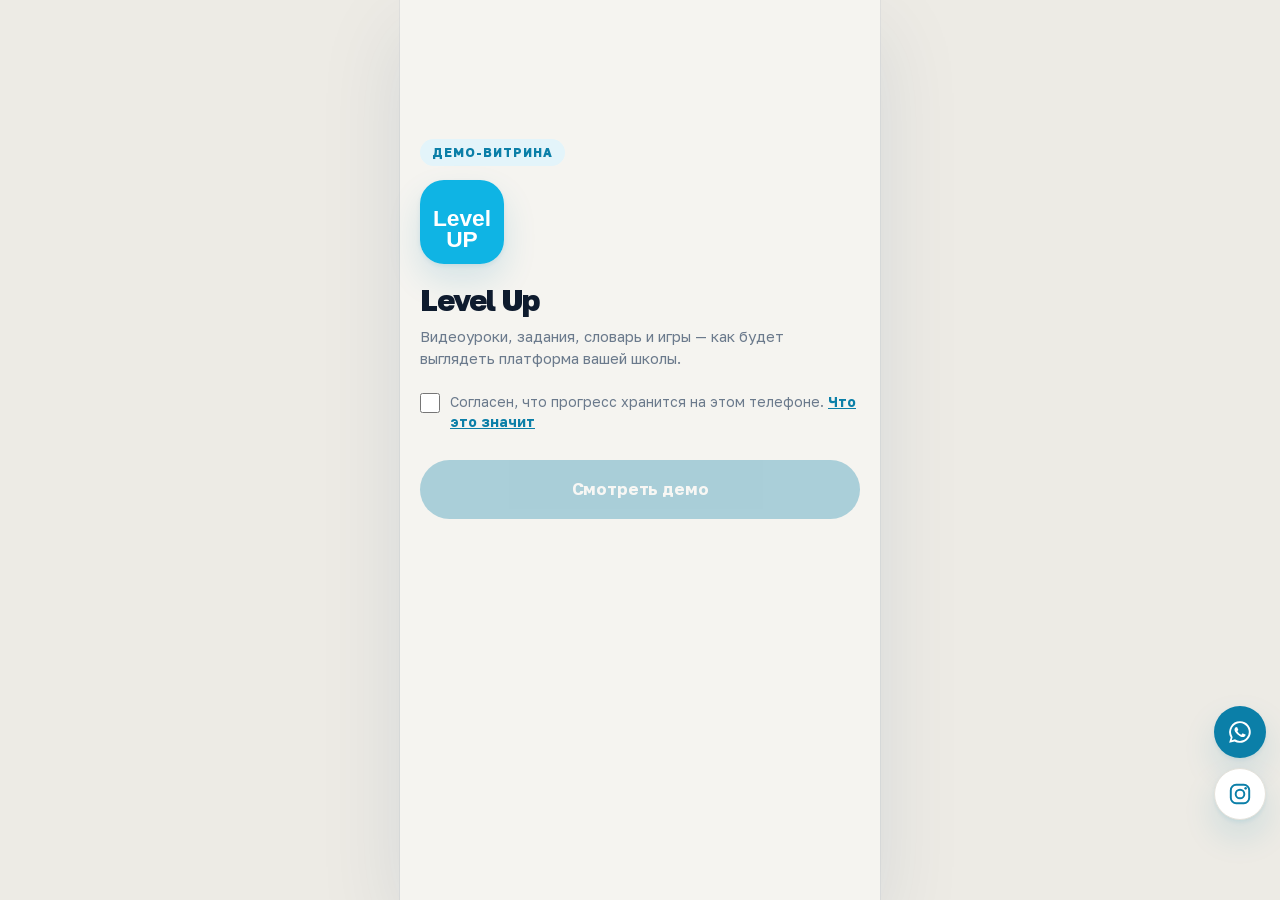
==== index.html @ e3538e0c "витрина LevelUp: демо платформы + страница отправки" ====
<!DOCTYPE html>
<html lang="ru">
<head>
<meta charset="UTF-8">
<meta name="viewport" content="width=device-width,initial-scale=1,viewport-fit=cover">
<meta name="theme-color" content="#0B7FA8">
<meta name="description" content="Level Up · платформа между занятиями: видеоуроки, задания, словарь и игры.">
<title>Level Up · платформа</title>
<link rel="icon" href="assets/brand-logo.svg" type="image/svg+xml">
<link rel="manifest" href="manifest.json">
<link rel="stylesheet" href="app/style.css">
<link rel="stylesheet" href="app/brand.css">
</head>
<body>
  <div class="app"><main class="view" id="view"></main></div>
  <nav class="tabs off" id="tabs"></nav>
  <div class="cta-float" id="cta">
    <a id="cta-wa" href="#" target="_blank" rel="noopener" aria-label="WhatsApp">
      <svg viewBox="0 0 24 24" fill="currentColor"><path d="M12 2a10 10 0 0 0-8.6 15.1L2 22l5-1.3A10 10 0 1 0 12 2zm0 18.2c-1.5 0-3-.4-4.3-1.2l-.3-.2-3 .8.8-2.9-.2-.3A8.2 8.2 0 1 1 12 20.2zm4.6-6.1c-.3-.1-1.5-.7-1.7-.8-.2-.1-.4-.1-.6.1l-.8 1c-.1.2-.3.2-.5.1a6.7 6.7 0 0 1-3.3-2.9c-.3-.4 0-.5.1-.7l.5-.6c.1-.2.1-.4 0-.5l-.8-1.9c-.2-.5-.4-.4-.6-.4h-.5c-.2 0-.5.2-.7.3-.9.9-1.1 2.2-.2 3.9a12 12 0 0 0 4.5 4.2c1.7.8 2.4.9 3.2.7.5-.1 1.5-.6 1.7-1.2.2-.6.2-1.1.1-1.2 0-.1-.2-.1-.5-.3z"/></svg>
    </a>
    <a id="cta-ig" class="ig" href="#" target="_blank" rel="noopener" aria-label="Instagram">
      <svg viewBox="0 0 24 24" fill="none" stroke="currentColor" stroke-width="1.8"><rect x="3.5" y="3.5" width="17" height="17" rx="5"/><circle cx="12" cy="12" r="4"/><circle cx="17.2" cy="6.8" r="1.2" fill="currentColor" stroke="none"/></svg>
    </a>
  </div>
  <script src="config.js"></script>
  <script src="app/course.js"></script>
  <script src="app/words_bridge.js"></script>
  <script src="app/app.js"></script>
  <script>
    /* Кнопки связи из конфига. Текст сообщения едет в WhatsApp готовым. */
    (function () {
      var B = window.BRAND || {};
      var wa = document.getElementById('cta-wa'), ig = document.getElementById('cta-ig');
      if (wa && B.whatsapp) wa.href = 'https://wa.me/' + B.whatsapp + '?text=' + encodeURIComponent(B.waText || '');
      if (ig && B.instagram) ig.href = B.instagram;
      document.title = (B.name || 'Level Up') + ' · платформа';
    })();
    var secure = location.protocol === 'https:' ||
                 location.hostname === 'localhost' || location.hostname === '127.0.0.1';
    if ('serviceWorker' in navigator && secure) {
      window.addEventListener('load', function () {
        navigator.serviceWorker.register('sw.js').catch(function () {});
      });
    }
  </script>
</body>
</html>
---- app/style.css ----
/* 1English · платформа. Дизайн-система экранов.
   ────────────────────────────────────────────────────────────────────────
   Правила, которые здесь соблюдаются везде и не обсуждаются по месту:
   • Тема одна — светлая. Инверсных секций нет.
   • Акцент один — crimson, и он значит «твой прогресс, твоё место сейчас».
     Navy — это не акцент, а цвет действия и заголовка (логотип 1English).
   • Радиусы: кнопка — таблетка, карточка — 20px, чип и поле — 14px.
   • Тень всегда со смещением и мягким размытием, тонированная в navy.
   • Одно решение на экран. Если на экране две одинаково важные кнопки —
     экран спроектирован неправильно.
   ──────────────────────────────────────────────────────────────────────── */

@font-face{font-family:'Golos Text';font-weight:400 900;font-display:swap;
  src:url('../assets/fonts/GolosText-cyrillic-ext.woff2') format('woff2');
  unicode-range:U+0460-052F,U+1C80-1C88,U+20B4,U+2DE0-2DFF,U+A640-A69F,U+FE2E-FE2F}
@font-face{font-family:'Golos Text';font-weight:400 900;font-display:swap;
  src:url('../assets/fonts/GolosText-cyrillic.woff2') format('woff2');
  unicode-range:U+0301,U+0400-045F,U+0490-0491,U+04B0-04B1,U+2116}
@font-face{font-family:'Golos Text';font-weight:400 900;font-display:swap;
  src:url('../assets/fonts/GolosText-latin-ext.woff2') format('woff2');
  unicode-range:U+0100-02AF,U+0304,U+0308,U+0329,U+1E00-1E9F,U+1EF2-1EFF,U+2020,U+20A0-20AB,U+20AD-20C0,U+2113,U+2C60-2C7F,U+A720-A7FF}
@font-face{font-family:'Golos Text';font-weight:400 900;font-display:swap;
  src:url('../assets/fonts/GolosText-latin.woff2') format('woff2');
  unicode-range:U+0000-00FF,U+0131,U+0152-0153,U+02BB-02BC,U+02C6,U+02DA,U+02DC,U+0304,U+0308,U+0329,U+2000-206F,U+2074,U+20AC,U+2122,U+2191,U+2193,U+2212,U+2215,U+FEFF,U+FFFD}

:root{
  /* светлая тема — значения по умолчанию */
  --field:#EDEBE5;
  --bg:#F5F4F0;
  --card:#FFFFFF;
  --ink:#0E1B2E;
  --muted:#6B7A8C;
  --faint:#B9C2CD;
  --line:#E4E1DA;
  --track:#E4E1DA;
  --navy:#0A3161;
  --on-navy:#FFFFFF;
  --accent:#B31942;
  --accent-soft:#FBECEF;
  --ok:#1E7F4D;
  --ok-soft:#E8F3EC;
  --tab-bg:rgba(255,255,255,.94);

  --r-card:20px;
  --r-chip:14px;

  --sh-1:0 1px 2px rgba(10,49,97,.05), 0 6px 18px rgba(10,49,97,.06);
  --sh-2:0 2px 4px rgba(10,49,97,.07), 0 16px 34px rgba(10,49,97,.11);

  --ease:cubic-bezier(.32,.72,0,1);
  --pad:20px;
  --tab-h:66px;
}

/* Тёмная тема. Синий бренда на тёмном фоне не читается как действие,
   поэтому кнопка светлеет, а не остаётся navy. Красный акцент осветлён
   до того же уровня контраста, что и в светлой теме. */
@media (prefers-color-scheme:dark){
  :root:not([data-theme="light"]){
    --field:#080D14;
    --bg:#0E1622;
    --card:#17212F;
    --ink:#E9EEF5;
    --muted:#93A3B5;
    --faint:#5C6B7D;
    --line:#243040;
    --track:#243040;
    --navy:#5A9BEA;
    --on-navy:#06121F;
    --accent:#F2647F;
    --accent-soft:#2A1B22;
    --ok:#4BC98A;
    --ok-soft:#132A20;
    --tab-bg:rgba(23,33,47,.94);
    --sh-1:0 1px 2px rgba(0,0,0,.34), 0 6px 18px rgba(0,0,0,.30);
    --sh-2:0 2px 4px rgba(0,0,0,.40), 0 16px 34px rgba(0,0,0,.46);
  }
}
:root[data-theme="dark"]{
  --field:#080D14;
  --bg:#0E1622;
  --card:#17212F;
  --ink:#E9EEF5;
  --muted:#93A3B5;
  --faint:#5C6B7D;
  --line:#243040;
  --track:#243040;
  --navy:#5A9BEA;
  --on-navy:#06121F;
  --accent:#F2647F;
  --accent-soft:#2A1B22;
  --ok:#4BC98A;
  --ok-soft:#132A20;
  --tab-bg:rgba(23,33,47,.94);
  --sh-1:0 1px 2px rgba(0,0,0,.34), 0 6px 18px rgba(0,0,0,.30);
  --sh-2:0 2px 4px rgba(0,0,0,.40), 0 16px 34px rgba(0,0,0,.46);
}

*{margin:0;padding:0;box-sizing:border-box;-webkit-tap-highlight-color:transparent}
html{-webkit-text-size-adjust:100%}
body{
  font-family:'Golos Text',-apple-system,BlinkMacSystemFont,'Segoe UI',Roboto,sans-serif;
  background:var(--field);
  color:var(--ink);
  font-size:16px;line-height:1.45;
  -webkit-font-smoothing:antialiased;
}
button,input{font:inherit;color:inherit}
button{background:none;border:0;cursor:pointer}
a{color:inherit;text-decoration:none}
svg{display:block}
img{max-width:100%;height:auto;align-self:flex-start}

/* ── каркас ─────────────────────────────────────────────────────────── */
.app{
  max-width:480px;margin:0 auto;min-height:100svh;background:var(--bg);
  position:relative;display:flex;flex-direction:column;
  box-shadow:0 0 0 1px rgba(10,49,97,.05), 0 30px 80px rgba(10,49,97,.10);
}
.view{flex:1;display:flex;flex-direction:column;padding:0 var(--pad);
      padding-top:calc(14px + env(safe-area-inset-top));
      padding-bottom:calc(var(--tab-h) + 30px + env(safe-area-inset-bottom))}
.view.plain{padding-bottom:calc(30px + env(safe-area-inset-bottom))}
.enter{animation:enter .26s var(--ease) both}
@keyframes enter{from{opacity:0;transform:translateY(8px)}to{opacity:1;transform:none}}

/* ── типографика ────────────────────────────────────────────────────── */
h1{font-size:30px;line-height:1.08;font-weight:800;letter-spacing:-.035em}
h2{font-size:20px;line-height:1.2;font-weight:800;letter-spacing:-.02em}
.sub{color:var(--muted);font-size:15px;line-height:1.5}
.eyebrow{font-size:13px;font-weight:700;color:var(--muted);letter-spacing:.02em}
.num{font-variant-numeric:tabular-nums}

/* ── шапка экрана ───────────────────────────────────────────────────── */
.head{display:flex;align-items:center;gap:12px;min-height:44px;margin-bottom:18px}
.head h1{flex:1;min-width:0}
.iconbtn{width:42px;height:42px;border-radius:50%;background:var(--card);color:var(--navy);
         display:grid;place-items:center;box-shadow:var(--sh-1);flex:none;
         transition:transform .16s var(--ease)}
.iconbtn:active{transform:scale(.92)}

/* ── кнопки ─────────────────────────────────────────────────────────── */
.btn{
  display:flex;align-items:center;justify-content:center;gap:8px;width:100%;
  background:var(--navy);color:var(--on-navy);border-radius:999px;
  padding:17px 22px;font-size:17px;font-weight:700;letter-spacing:-.01em;
  box-shadow:0 2px 3px rgba(10,49,97,.14), 0 10px 22px rgba(10,49,97,.18);
  transition:transform .16s var(--ease),opacity .16s;
}
.btn:active{transform:scale(.975)}
.btn[disabled]{opacity:.32;box-shadow:none;pointer-events:none}
.btn.ghost{background:transparent;color:var(--navy);box-shadow:inset 0 0 0 1.5px var(--line)}
.btn.quiet{background:var(--card);color:var(--ink);box-shadow:var(--sh-1)}
.btn.danger{background:transparent;color:var(--accent);box-shadow:inset 0 0 0 1.5px rgba(179,25,66,.25)}
.dock{position:sticky;bottom:0;padding:14px 0 calc(6px + env(safe-area-inset-bottom));
      background:linear-gradient(180deg,transparent,var(--bg) 22%)}

/* ── карточка и строка списка ───────────────────────────────────────── */
.card{background:var(--card);border-radius:var(--r-card);box-shadow:var(--sh-1)}
.rows{display:flex;flex-direction:column;gap:10px}
.row{
  display:flex;align-items:center;gap:14px;width:100%;text-align:left;
  background:var(--card);border-radius:var(--r-card);padding:16px;
  box-shadow:var(--sh-1);transition:transform .16s var(--ease);
}
.row:active{transform:scale(.985)}
.grow{flex:1;min-width:0}
.row b{display:block;font-size:17px;font-weight:700;letter-spacing:-.015em}
.cap{display:block;font-size:14px;color:var(--muted);margin-top:1px}
.row .chev{color:var(--faint);flex:none}

/* ── урок в списке: карточка, которая раскрывается на месте ─────────
   Отдельного экрана урока нет специально: две секции по шагам — это и
   есть урок, ради них не стоит уводить ученика на страницу и обратно. */
.item{background:var(--card);border-radius:var(--r-card);box-shadow:var(--sh-1);overflow:hidden}
.item + .item{margin-top:10px}
.itop{display:flex;align-items:center;gap:14px;width:100%;text-align:left;padding:16px;
      transition:transform .16s var(--ease)}
.itop:active{transform:scale(.99)}
.itop .chev{color:var(--faint);flex:none;transition:transform .28s var(--ease)}
.item.on .itop .chev{transform:rotate(90deg)}
.panel{max-height:0;overflow:hidden;transition:max-height .3s var(--ease)}
.item.on .panel{max-height:480px}
/* подпись секции: теория, практика */
.sgrp{padding:14px 16px 4px;border-top:1px solid var(--line);font-size:12px;font-weight:700;
      color:var(--muted);text-transform:uppercase;letter-spacing:.06em}
.sgrp + .step{border-top:0}
.step{display:flex;align-items:center;gap:12px;width:100%;text-align:left;
      padding:13px 16px;border-top:1px solid var(--line);
      transition:background .16s}
.step:active{background:var(--bg)}
.step b{display:block;font-size:16px;font-weight:700;letter-spacing:-.01em}
.step .cap{display:block;font-size:13.5px;color:var(--muted);margin-top:1px}
.step .chev{color:var(--faint);flex:none}
.smark{width:38px;height:38px;border-radius:12px;flex:none;display:grid;place-items:center;
       background:var(--bg);color:var(--navy)}
.smark.done{background:var(--ok-soft);color:var(--ok)}

/* марка уровня и номер урока */
.mark{width:52px;height:52px;border-radius:var(--r-chip);flex:none;display:grid;place-items:center;
      background:var(--bg);color:var(--navy);font-weight:800;font-size:17px;letter-spacing:-.02em}
.mark.on{background:var(--navy);color:#fff}
.mark.done{background:var(--ok-soft);color:var(--ok)}

/* ── прогресс ───────────────────────────────────────────────────────── */
.bar{height:6px;border-radius:999px;background:var(--track);overflow:hidden}
.bar i{display:block;height:100%;border-radius:999px;background:var(--accent);
       transition:width .5s var(--ease)}
.steps{display:flex;gap:4px;margin-top:8px}
.steps i{flex:1;height:4px;border-radius:999px;background:var(--track)}
.steps i.on{background:var(--accent)}

.summary{padding:22px 20px 20px;margin-bottom:22px;background:var(--card);
         border-radius:var(--r-card);box-shadow:var(--sh-1)}
.summary .big{font-size:38px;font-weight:800;letter-spacing:-.04em;line-height:1}
.summary .row2{display:flex;align-items:baseline;justify-content:space-between;gap:12px;margin-bottom:14px}

/* ── обложка курса ──────────────────────────────────────────────────
   Картинка — фон FLUX (app/covers), надписи кладутся вёрсткой: кириллицу
   генератор рисует плохо, а вёрстка ещё и переводится и масштабируется. */
.cover{position:relative;width:100%;aspect-ratio:16/9;border-radius:var(--r-card);overflow:hidden;
       background:var(--navy-deep,#061428);box-shadow:var(--sh-2);margin-bottom:20px;
       display:flex;flex-direction:column;justify-content:flex-end;padding:18px}
.cover img{position:absolute;inset:0;width:100%;height:100%;object-fit:cover;align-self:auto}
.cover::after{content:'';position:absolute;inset:0;
  background:linear-gradient(100deg,rgba(6,20,40,.94) 0%,rgba(6,20,40,.80) 44%,rgba(6,20,40,.10) 100%)}
.cover > *{position:relative;z-index:2}
.cover .brand{position:absolute;top:16px;left:16px;height:26px;width:auto;z-index:2;opacity:.92}
.cover .code{align-self:flex-start;display:inline-flex;padding:5px 11px;border-radius:999px;
             background:rgba(255,255,255,.14);color:#fff;font-size:12px;font-weight:700;
             letter-spacing:.06em;margin-bottom:9px}
.cover h2{color:#fff;font-size:clamp(28px,9vw,40px);line-height:.94;font-weight:800;
          letter-spacing:-.04em;text-transform:uppercase}
.cover p{color:#A9C0DC;font-size:14px;font-weight:600;margin-top:6px}

/* ── чипы ───────────────────────────────────────────────────────────── */
.chip{display:inline-flex;align-items:center;gap:6px;background:var(--card);border-radius:999px;
      padding:7px 14px;font-size:13px;font-weight:700;color:var(--navy);box-shadow:var(--sh-1)}
.chip.accent{background:var(--accent-soft);color:var(--accent);box-shadow:none}
.chip.ok{background:var(--ok-soft);color:var(--ok);box-shadow:none}

/* ── поле ввода ─────────────────────────────────────────────────────── */
.field{width:100%;background:var(--card);border-radius:var(--r-chip);padding:18px;
       font-size:22px;font-weight:700;text-align:center;letter-spacing:.04em;
       box-shadow:inset 0 0 0 1.5px var(--line);transition:box-shadow .16s}
.field:focus{outline:none;box-shadow:inset 0 0 0 2px var(--navy)}

/* ── нижние вкладки ─────────────────────────────────────────────────── */
.tabs{
  position:fixed;left:0;right:0;bottom:0;z-index:30;
  max-width:480px;margin:0 auto;display:grid;grid-template-columns:repeat(4,1fr);
  background:var(--tab-bg);backdrop-filter:blur(14px);
  box-shadow:0 -1px 0 var(--line);
  padding-bottom:env(safe-area-inset-bottom);
}
.tabs.off{display:none}
.tab{height:var(--tab-h);display:flex;flex-direction:column;align-items:center;justify-content:center;gap:3px;
     color:var(--faint);font-size:11px;font-weight:700;letter-spacing:-.01em}
.tab.on{color:var(--navy)}
.tab:active{transform:scale(.94)}

/* ── шторка выбора уровня ───────────────────────────────────────────── */
.veil{position:fixed;inset:0;z-index:40;background:rgba(14,27,46,.42);
      display:flex;align-items:flex-end;justify-content:center;animation:fade .2s var(--ease) both}
@keyframes fade{from{opacity:0}to{opacity:1}}
.sheet{width:100%;max-width:480px;background:var(--card);border-radius:26px 26px 0 0;
       padding:26px var(--pad) calc(22px + env(safe-area-inset-bottom));
       animation:rise .3s var(--ease) both}
@keyframes rise{from{transform:translateY(100%)}to{transform:none}}
.sheet .grip{width:38px;height:4px;border-radius:999px;background:var(--line);margin:0 auto 18px}

/* ── урок: правило и примеры ────────────────────────────────────────── */
.frame{position:relative;width:100%;aspect-ratio:16/9;border-radius:var(--r-card);overflow:hidden;
       background:var(--navy);box-shadow:var(--sh-2);margin-bottom:20px}
.frame iframe,.frame video{position:absolute;inset:0;width:100%;height:100%;border:0}
.vcap{font-size:13px;font-weight:700;color:var(--muted);text-transform:uppercase;
      letter-spacing:.06em;margin:0 0 8px 2px}
.rule{background:var(--card);border-radius:var(--r-card);padding:18px;box-shadow:var(--sh-1);
      font-size:16px;line-height:1.55;margin-bottom:20px}
.ex{display:flex;align-items:flex-start;gap:12px;width:100%;text-align:left;padding:14px 4px;
    border-bottom:1px solid var(--line)}
.ex:last-child{border-bottom:0}
.ex b{display:block;font-size:17px;font-weight:700;letter-spacing:-.01em}
.ex .cap{display:block;font-size:14px;color:var(--muted);margin-top:2px}
.ex .snd{color:var(--navy);opacity:.5;flex:none;margin-top:2px}
.ex:active .snd{opacity:1}

/* ── задание ────────────────────────────────────────────────────────── */
.q{font-size:24px;line-height:1.3;font-weight:700;letter-spacing:-.025em;margin:8px 0 22px}
.q .gap{color:var(--accent)}
.opt{display:block;width:100%;text-align:left;background:var(--card);border-radius:var(--r-chip);
     padding:17px 18px;font-size:17px;font-weight:600;box-shadow:inset 0 0 0 1.5px var(--line);
     transition:transform .16s var(--ease),box-shadow .16s,background .16s}
.opt:active{transform:scale(.985)}
.opt.ok{background:var(--ok-soft);box-shadow:inset 0 0 0 2px var(--ok);color:var(--ok)}
.opt.no{background:var(--accent-soft);box-shadow:inset 0 0 0 2px var(--accent);color:var(--accent)}
.opt.mute{opacity:.45}
.why{background:var(--card);border-radius:var(--r-chip);padding:15px 16px;font-size:15px;line-height:1.5;
     color:var(--muted);box-shadow:var(--sh-1);animation:enter .22s var(--ease) both}
.why b{color:var(--ink);font-weight:700}

/* сборка предложения */
.line{min-height:92px;background:var(--card);border-radius:var(--r-card);padding:12px;
      display:flex;flex-wrap:wrap;gap:8px;align-content:flex-start;box-shadow:inset 0 0 0 1.5px var(--line)}
.line.ok{box-shadow:inset 0 0 0 2px var(--ok)}
.line.no{box-shadow:inset 0 0 0 2px var(--accent)}
.bank{display:flex;flex-wrap:wrap;gap:8px;margin-top:14px}
.tok{background:var(--card);border-radius:12px;padding:11px 14px;font-size:16px;font-weight:600;
     box-shadow:var(--sh-1);transition:transform .14s var(--ease),opacity .14s}
.tok:active{transform:scale(.94)}
.tok.used{opacity:0;pointer-events:none}
.tok.inline{box-shadow:inset 0 0 0 1.5px var(--line)}

/* ── карточка слова ─────────────────────────────────────────────────── */
.wcard{background:var(--card);border-radius:26px;box-shadow:var(--sh-2);padding:34px 24px;
       min-height:270px;display:flex;flex-direction:column;align-items:center;justify-content:center;
       text-align:center;gap:10px;animation:enter .24s var(--ease) both}
.wcard .en{font-size:34px;font-weight:800;letter-spacing:-.035em;line-height:1.1}
.wcard .ru{font-size:20px;font-weight:600;color:var(--navy)}
.wcard .wex{color:var(--muted);font-size:15px;line-height:1.45}
.wcard .hint{font-size:13px;color:var(--muted)}
.pair{display:grid;grid-template-columns:1fr 1fr;gap:10px}

/* ── итог ─────────────────────────────────────────────────────────────
   Свой класс, а не .done: .done — это «шаг пройден» у .mark и .smark, и
   отступы итога вытягивали их галочку в столбик. */
.fin{text-align:center;padding:40px 0 26px}
.fin .score{font-size:64px;font-weight:800;letter-spacing:-.05em;line-height:1}
.fin .cap{color:var(--muted);margin-top:6px}

/* ── мелочи ─────────────────────────────────────────────────────────── */
.note{font-size:13.5px;color:var(--muted);line-height:1.5;text-align:center}
.toast{position:fixed;left:50%;bottom:calc(var(--tab-h) + 22px);transform:translateX(-50%);
       background:#0E1B2E;color:#fff;padding:11px 18px;border-radius:999px;font-size:14px;font-weight:600;
       z-index:60;animation:enter .2s var(--ease) both}
.gap-lg{height:24px}
.gap-sm{height:12px}

@media (min-width:640px){
  body{padding:0}
  .app{min-height:100svh}
}
@media (prefers-reduced-motion:reduce){
  *{animation-duration:.01ms !important;transition-duration:.01ms !important}
}

/* ── пустой урок и закрытый шаг ─────────────────────────────────────
   Урок без материала виден в списке: ученик должен понимать, что курс
   больше, чем то, что уже открыли. Но он не притворяется доступным. */
.item.empty .itop b{color:var(--muted)}
.step.off{opacity:.42;pointer-events:none}
.cover .swap{position:absolute;top:18px;right:16px;color:rgba(255,255,255,.72);z-index:2}

/* ── главная: школа и курсы ─────────────────────────────────────────
   Шапка во всю ширину экрана, поэтому она выходит из полей .view
   отрицательными margin. Логотип школы лежит кружком на стыке шапки и
   белого поля — так же, как в приложениях, откуда взят этот экран. */
.hero{position:relative;margin:calc(-14px - env(safe-area-inset-top)) calc(-1 * var(--pad)) 0;
      aspect-ratio:16/9;overflow:hidden;background:#061428}
.hero img{position:absolute;inset:0;width:100%;height:100%;object-fit:cover;align-self:auto}
.hero::after{content:'';position:absolute;inset:0;
  background:linear-gradient(180deg,rgba(6,20,40,.55) 0%,rgba(6,20,40,.30) 45%,rgba(6,20,40,.72) 100%)}
/* inset:auto снимает растяжку от .hero img и должен стоять до top/left */
.hero .brand{position:absolute;inset:auto;top:calc(30px + env(safe-area-inset-top));left:16px;
             width:auto;height:26px;z-index:2;opacity:.95}
.hero .lang{position:absolute;top:calc(26px + env(safe-area-inset-top));right:12px;z-index:2;
            display:flex;gap:2px;padding:3px;border-radius:999px;background:rgba(6,20,40,.44);
            backdrop-filter:blur(8px)}
.hero .lang button{padding:7px 13px;border-radius:999px;font-size:13px;font-weight:800;
                   letter-spacing:.02em;color:rgba(255,255,255,.72)}
.hero .lang button.on{background:#fff;color:var(--ink)}

.ava.logo{margin:-46px auto 12px;width:92px;height:92px;background:var(--card);
          box-shadow:var(--sh-2);position:relative;z-index:3;padding:0}
.ava.logo img{width:100%;height:100%;object-fit:cover;align-self:auto}

.sect{font-size:19px;margin:24px 0 12px}

/* карточка курса: обложка с названием, под ней строка с прогрессом */
.ccard{display:block;width:100%;text-align:left;background:var(--card);border-radius:var(--r-card);
       box-shadow:var(--sh-1);overflow:hidden;margin-bottom:14px;
       transition:transform .16s var(--ease)}
.ccard:active{transform:scale(.985)}
.ccard .pic{position:relative;display:flex;flex-direction:column;justify-content:flex-end;
            aspect-ratio:16/9;padding:16px;background:#061428;overflow:hidden}
.ccard .pic img{position:absolute;inset:0;width:100%;height:100%;object-fit:cover;align-self:auto}
.ccard .pic::after{content:'';position:absolute;inset:0;
  background:linear-gradient(100deg,rgba(6,20,40,.92) 0%,rgba(6,20,40,.74) 46%,rgba(6,20,40,.12) 100%)}
.ccard .pic > *{position:relative;z-index:2}
.ccard .code{align-self:flex-start;display:inline-flex;padding:5px 11px;border-radius:999px;
             background:rgba(255,255,255,.16);color:#fff;font-size:12px;font-weight:700;
             letter-spacing:.06em;margin-bottom:8px}
.ccard .pic b{display:block;color:#fff;font-size:clamp(26px,8.4vw,36px);line-height:.94;
              font-weight:800;letter-spacing:-.04em;text-transform:uppercase}
.ccard .pic b.long{font-size:clamp(20px,6.2vw,28px)}
.ccard .pic i{display:block;color:#A9C0DC;font-size:13.5px;font-weight:600;font-style:normal;margin-top:6px}
.ccard .foot{display:flex;align-items:center;gap:12px;padding:14px 16px}
.ccard .foot b{display:block;font-size:17px;font-weight:700;letter-spacing:-.015em}
.ccard .pct{font-size:17px;font-weight:800;color:var(--accent);letter-spacing:-.02em;flex:none}
.ccard .chev{color:var(--faint);flex:none}
.ccard .bar{display:block;margin:0 16px 16px}

/* ── профиль ────────────────────────────────────────────────────────── */
.ava{--skin:#AEBECF;width:96px;height:96px;border-radius:50%;background:var(--bg);
     box-shadow:var(--sh-1);display:grid;place-items:center;margin:6px auto 14px;
     color:var(--navy);overflow:hidden}
.ava svg{display:block}
:root[data-theme="dark"] .ava{--skin:#42536A}
@media (prefers-color-scheme:dark){:root:not([data-theme="light"]) .ava{--skin:#42536A}}
.who{text-align:center;margin-bottom:22px}
.who h2{font-size:23px;letter-spacing:-.03em}
.who p{color:var(--muted);font-size:15px;margin-top:2px}
.group{background:var(--card);border-radius:var(--r-card);box-shadow:var(--sh-1);
       overflow:hidden;margin-bottom:12px}
.gr{display:flex;align-items:center;gap:14px;width:100%;text-align:left;padding:14px 16px}
.gr + .gr{border-top:1px solid var(--line)}
.gr .ic{color:var(--muted);flex:none}
.gr .lbl{display:block;font-size:13px;color:var(--muted)}
.gr .val{display:block;font-size:17px;font-weight:700;letter-spacing:-.015em;margin-top:1px}
.gr .chev{color:var(--faint);flex:none}
.gr:active{background:var(--bg)}
.pick{display:flex;flex-direction:column;gap:8px;margin-top:6px}
.pick button{display:flex;align-items:center;justify-content:space-between;gap:10px;
             padding:15px 16px;border-radius:var(--r-chip);background:var(--bg);
             font-size:16px;font-weight:600;text-align:left}
.pick button.on{background:var(--navy);color:var(--on-navy)}
.pick button.on .tick{color:var(--on-navy)}

/* согласие на обработку данных при входе */
.agree{display:flex;align-items:flex-start;gap:10px;margin:16px 2px 0;
       font-size:14px;line-height:1.45;color:var(--muted);cursor:pointer}
.agree input{width:22px;height:22px;flex:none;accent-color:var(--navy);margin:0}
.agree b{color:var(--navy);font-weight:700;text-decoration:underline;cursor:pointer}

/* ── практика: чтение ───────────────────────────────────────────────
   Текст урока с кликабельными словами урока. Слово — пунктир navy,
   открытое — сплошная линия и мягкая подложка: видно, что уже смотрел. */
.rtext{background:var(--card);border-radius:var(--r-card);box-shadow:var(--sh-1);padding:20px 18px;
       font-size:19px;line-height:1.75;margin-bottom:10px}
.rtext p + p{margin-top:12px}
.rw{display:inline;padding:0 1px;font:inherit;color:var(--navy);font-weight:700;line-height:inherit;
    border-bottom:2px dotted var(--navy);border-radius:3px}
.rw.seen{background:rgba(10,49,97,.08);border-bottom-style:solid}
.rcount{display:flex;align-items:center;gap:10px;margin-top:18px;font-size:13.5px;color:var(--muted)}
.rcount .track{flex:1;height:6px;border-radius:999px;background:var(--track);overflow:hidden}
.rcount .track i{display:block;height:100%;background:var(--accent);border-radius:999px;
                 transform-origin:left;transition:transform .3s var(--ease)}

/* флип-карта слова: всплывает снизу, переворачивается по нажатию */
.fveil{padding:16px 16px calc(16px + env(safe-area-inset-bottom))}
.flip{width:100%;max-width:420px;height:290px;perspective:1200px;cursor:pointer;animation:rise .3s var(--ease) both}
.flip-in{position:relative;width:100%;height:100%;transition:transform .5s var(--ease);transform-style:preserve-3d}
.flip.back .flip-in{transform:rotateY(180deg)}
.flip .face{position:absolute;inset:0;backface-visibility:hidden;-webkit-backface-visibility:hidden;
            background:var(--card);border-radius:26px;box-shadow:var(--sh-2);padding:28px 24px;
            display:flex;flex-direction:column;align-items:center;justify-content:center;text-align:center;gap:10px}
.flip .face.b{transform:rotateY(180deg)}
.flip .en{font-size:34px;font-weight:800;letter-spacing:-.035em;line-height:1.1}
.flip .en.sm{font-size:20px;color:var(--muted);font-weight:700}
.flip .form{font-size:14px;color:var(--muted)}
.flip .tr{font-size:26px;font-weight:700;color:var(--navy)}
.flip .wex{font-size:15px;color:var(--muted);line-height:1.45}
.flip .hint{font-size:13px;color:var(--muted)}
.flip .say{position:absolute;top:14px;right:14px;width:40px;height:40px;border-radius:50%;
           background:var(--bg);color:var(--navy);display:grid;place-items:center}

/* ── плашка «сегодня урок» над главной и уроками ──────────────────────
   Navy; за час до начала — красная: это «твоё место сейчас». */
.bn{display:flex;gap:12px;align-items:flex-start;width:100%;text-align:left;
    background:var(--navy);color:var(--on-navy);border-radius:18px;padding:14px 16px;margin:0 0 12px;
    box-shadow:var(--sh-1);animation:enter .3s var(--ease) both}
.bn.soon{background:var(--accent)}
.bn svg{flex:none;margin-top:1px}
.bn b{display:block;font-size:15.5px;font-weight:800;letter-spacing:-.01em;line-height:1.3}
.bn span span{display:block;font-size:13.5px;opacity:.85;margin-top:2px;line-height:1.4}
.who + #bn:not(:empty){margin-top:18px}

/* полоска демо-режима: видно, что данные выдуманные */
.demo-strip{position:sticky;top:0;z-index:50;background:var(--accent);color:#fff;text-align:center;
            font-size:12.5px;font-weight:700;padding:6px 12px calc(6px);letter-spacing:.01em}
/* та же флип-карта в шаге «Словарь»: стоит на экране, а не всплывает */
.flip.wflip{margin:0 auto;animation:enter .24s var(--ease) both}
---- app/brand.css ----
/* Витрина · бренд Level Up. Единственный CSS под лида: три токена и новые
   классы витрины. style.css не трогать. */
:root{
  --navy:#0B7FA8;          /* Level Up синий: кнопки и заголовки */
  --on-navy:#FFFFFF;
  --sh-1:0 1px 2px rgba(11,127,168,.08), 0 6px 18px rgba(11,127,168,.09);
  --sh-2:0 2px 4px rgba(11,127,168,.10), 0 16px 34px rgba(11,127,168,.14);
}

/* Стартовый экран */
.start{display:flex;flex-direction:column;min-height:70vh;justify-content:center}
.start .logo-badge{width:84px;height:84px;border-radius:24px;margin-bottom:20px;
  box-shadow:var(--sh-2)}
.demo-tag{align-self:flex-start;font-size:12px;font-weight:800;letter-spacing:.08em;
  text-transform:uppercase;color:var(--navy);background:#E3F4FA;border-radius:999px;
  padding:5px 12px;margin-bottom:14px}
.agree{display:flex;gap:10px;align-items:flex-start;margin:16px 0 4px;font-size:14px;
  color:var(--muted)}
.agree input{width:20px;height:20px;margin-top:1px;accent-color:var(--navy)}
.agree b{color:var(--navy);text-decoration:underline;cursor:pointer}

/* Карточка-заглушка вместо видео */
.teaser-card{background:var(--card);border-radius:var(--r-card);box-shadow:var(--sh-1);
  padding:26px 20px;margin-bottom:12px;text-align:left}
.teaser-card .playring{width:58px;height:58px;border-radius:50%;background:var(--navy);
  display:flex;align-items:center;justify-content:center;margin-bottom:14px}
.teaser-card .playring svg{width:22px;height:22px;fill:#fff;margin-left:3px}
.teaser-card h3{font-size:19px;margin-bottom:8px}
.teaser-card p{font-size:14.5px;color:var(--muted);line-height:1.55;margin-bottom:16px}

/* Карточка-заглушка вместо заданий */
.upsell-card{background:var(--card);border-radius:var(--r-card);box-shadow:var(--sh-1);
  padding:26px 20px;margin-bottom:12px}
.upsell-card .kick{font-size:12px;font-weight:800;letter-spacing:.08em;text-transform:uppercase;
  color:var(--navy);margin-bottom:10px}
.upsell-card h3{font-size:19px;margin-bottom:8px}
.upsell-card p{font-size:14.5px;color:var(--muted);line-height:1.55;margin-bottom:16px}

/* Плавающие кнопки связи */
.cta-float{position:fixed;right:14px;bottom:calc(66px + 14px + env(safe-area-inset-bottom));
  display:flex;flex-direction:column;gap:10px;z-index:50}
.cta-float a{width:52px;height:52px;border-radius:50%;display:flex;align-items:center;
  justify-content:center;box-shadow:var(--sh-2);background:var(--navy);color:#fff}
.cta-float a.ig{background:#fff;color:var(--navy);border:1px solid var(--line)}
.cta-float svg{width:26px;height:26px}
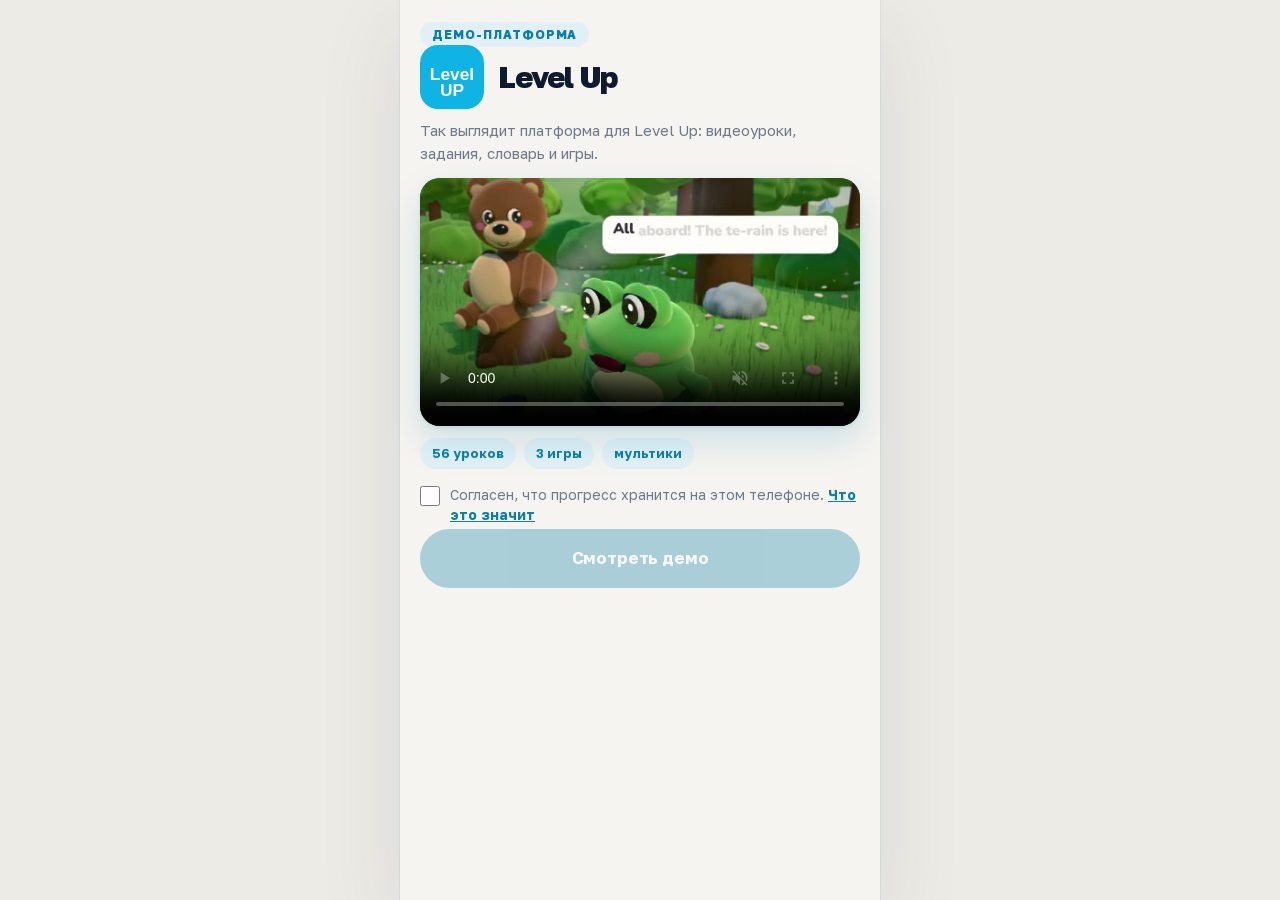
==== commit 3521e8b5: "витрина: тизер-мультик в репо, подмена видео после course.js, один токен бренда, ключи хранилища по " ====
--- a/index.html
+++ b/index.html
@@ -15,25 +15,25 @@
   <div class="app"><main class="view" id="view"></main></div>
   <nav class="tabs off" id="tabs"></nav>
   <div class="cta-float" id="cta">
-    <a id="cta-wa" href="#" target="_blank" rel="noopener" aria-label="WhatsApp">
+    <a id="cta-link" href="#" target="_blank" rel="noopener">
       <svg viewBox="0 0 24 24" fill="currentColor"><path d="M12 2a10 10 0 0 0-8.6 15.1L2 22l5-1.3A10 10 0 1 0 12 2zm0 18.2c-1.5 0-3-.4-4.3-1.2l-.3-.2-3 .8.8-2.9-.2-.3A8.2 8.2 0 1 1 12 20.2zm4.6-6.1c-.3-.1-1.5-.7-1.7-.8-.2-.1-.4-.1-.6.1l-.8 1c-.1.2-.3.2-.5.1a6.7 6.7 0 0 1-3.3-2.9c-.3-.4 0-.5.1-.7l.5-.6c.1-.2.1-.4 0-.5l-.8-1.9c-.2-.5-.4-.4-.6-.4h-.5c-.2 0-.5.2-.7.3-.9.9-1.1 2.2-.2 3.9a12 12 0 0 0 4.5 4.2c1.7.8 2.4.9 3.2.7.5-.1 1.5-.6 1.7-1.2.2-.6.2-1.1.1-1.2 0-.1-.2-.1-.5-.3z"/></svg>
-    </a>
-    <a id="cta-ig" class="ig" href="#" target="_blank" rel="noopener" aria-label="Instagram">
-      <svg viewBox="0 0 24 24" fill="none" stroke="currentColor" stroke-width="1.8"><rect x="3.5" y="3.5" width="17" height="17" rx="5"/><circle cx="12" cy="12" r="4"/><circle cx="17.2" cy="6.8" r="1.2" fill="currentColor" stroke="none"/></svg>
+      <span id="cta-label"></span>
     </a>
   </div>
   <script src="config.js"></script>
   <script src="app/course.js"></script>
+  <script src="app/vitrina.js"></script>
   <script src="app/words_bridge.js"></script>
   <script src="app/app.js"></script>
   <script>
-    /* Кнопки связи из конфига. Текст сообщения едет в WhatsApp готовым. */
+    /* Кнопка связи из конфига: WhatsApp с готовым текстом, иначе Instagram. */
     (function () {
       var B = window.BRAND || {};
-      var wa = document.getElementById('cta-wa'), ig = document.getElementById('cta-ig');
-      if (wa && B.whatsapp) wa.href = 'https://wa.me/' + B.whatsapp + '?text=' + encodeURIComponent(B.waText || '');
-      if (ig && B.instagram) ig.href = B.instagram;
-      document.title = (B.name || 'Level Up') + ' · платформа';
+      var a = document.getElementById('cta-link');
+      document.getElementById('cta-label').textContent = bt('wantSame');
+      if (B.whatsapp) a.href = 'https://wa.me/' + B.whatsapp + '?text=' + encodeURIComponent(B.waText || '');
+      else if (B.instagram) a.href = B.instagram;
+      else document.getElementById('cta').style.display = 'none';
     })();
     var secure = location.protocol === 'https:' ||
                  location.hostname === 'localhost' || location.hostname === '127.0.0.1';
--- a/app/brand.css
+++ b/app/brand.css
@@ -1,18 +1,27 @@
-/* Витрина · бренд Level Up. Единственный CSS под лида: три токена и новые
-   классы витрины. style.css не трогать. */
+/* Витрина · бренд школы. Единственный CSS под лида: ОДИН токен --brand,
+   всё остальное считается от него. style.css не трогать. */
 :root{
-  --navy:#0B7FA8;          /* Level Up синий: кнопки и заголовки */
+  --brand:#0B7FA8;
+  --navy:var(--brand);
   --on-navy:#FFFFFF;
-  --sh-1:0 1px 2px rgba(11,127,168,.08), 0 6px 18px rgba(11,127,168,.09);
-  --sh-2:0 2px 4px rgba(11,127,168,.10), 0 16px 34px rgba(11,127,168,.14);
+  --navy-deep:color-mix(in srgb,var(--brand) 62%,#050b14);
+  --tint:color-mix(in srgb,var(--brand) 12%,#fff);
+  --sh-1:0 1px 2px color-mix(in srgb,var(--brand) 10%,transparent), 0 6px 18px color-mix(in srgb,var(--brand) 11%,transparent);
+  --sh-2:0 2px 4px color-mix(in srgb,var(--brand) 12%,transparent), 0 16px 34px color-mix(in srgb,var(--brand) 16%,transparent);
 }
 
+/* Обложки FLUX красные: гоним в тон школы. Картинка даёт свет и тень,
+   цвет даёт фон под ней (blend luminosity). */
+.hero,.cover,.ccard .pic{background:var(--navy-deep)}
+.hero img:not(.brand),.cover img:not(.brand),.ccard .pic img{mix-blend-mode:luminosity;opacity:.5}
+.hero::after,.cover::after,.ccard .pic::after{
+  background:linear-gradient(180deg,color-mix(in srgb,var(--navy-deep) 55%,transparent) 0%,color-mix(in srgb,var(--navy-deep) 30%,transparent) 45%,color-mix(in srgb,var(--navy-deep) 85%,transparent) 100%)}
+.cover .code,.ccard .pic .code{background:rgba(255,255,255,.18)}
+.ccard .pic i,.cover p{color:color-mix(in srgb,var(--brand) 35%,#fff)}
+
 /* Стартовый экран */
-.start{display:flex;flex-direction:column;min-height:70vh;justify-content:center}
-.start .logo-badge{width:84px;height:84px;border-radius:24px;margin-bottom:20px;
-  box-shadow:var(--sh-2)}
 .demo-tag{align-self:flex-start;font-size:12px;font-weight:800;letter-spacing:.08em;
-  text-transform:uppercase;color:var(--navy);background:#E3F4FA;border-radius:999px;
+  text-transform:uppercase;color:var(--navy);background:var(--tint);border-radius:999px;
   padding:5px 12px;margin-bottom:14px}
 .agree{display:flex;gap:10px;align-items:flex-start;margin:16px 0 4px;font-size:14px;
   color:var(--muted)}
@@ -36,10 +45,21 @@
 .upsell-card h3{font-size:19px;margin-bottom:8px}
 .upsell-card p{font-size:14.5px;color:var(--muted);line-height:1.55;margin-bottom:16px}
 
-/* Плавающие кнопки связи */
-.cta-float{position:fixed;right:14px;bottom:calc(66px + 14px + env(safe-area-inset-bottom));
-  display:flex;flex-direction:column;gap:10px;z-index:50}
-.cta-float a{width:52px;height:52px;border-radius:50%;display:flex;align-items:center;
-  justify-content:center;box-shadow:var(--sh-2);background:var(--navy);color:#fff}
-.cta-float a.ig{background:#fff;color:var(--navy);border:1px solid var(--line)}
-.cta-float svg{width:26px;height:26px}
+/* Старт: лого рядом с именем, видео сразу под текстом */
+.start{min-height:auto;padding-top:8px}
+.start-head{display:flex;align-items:center;gap:14px;margin-bottom:10px}
+.start .logo-badge{width:64px;height:64px;border-radius:18px;margin:0;flex:none}
+.start-head h1{margin:0}
+.start-video{margin-bottom:12px}
+.chips-row{display:flex;flex-wrap:wrap;gap:8px;margin-bottom:6px}
+.chips-row span{font-size:13px;font-weight:700;color:var(--navy);background:var(--tint);
+  border-radius:999px;padding:6px 12px}
+
+/* Одна кнопка связи: пилюля над таб-баром, не перекрывает шеврон карточек */
+.cta-float{position:fixed;left:50%;transform:translateX(-50%);
+  bottom:calc(66px + 12px + env(safe-area-inset-bottom));z-index:50}
+.cta-float a{display:flex;align-items:center;gap:8px;height:44px;padding:0 18px;border-radius:999px;
+  background:var(--navy);color:#fff;font-weight:800;font-size:14px;text-decoration:none;
+  box-shadow:var(--sh-2);white-space:nowrap}
+.cta-float svg{width:20px;height:20px}
+body:has(.tabs.off) .cta-float{display:none}
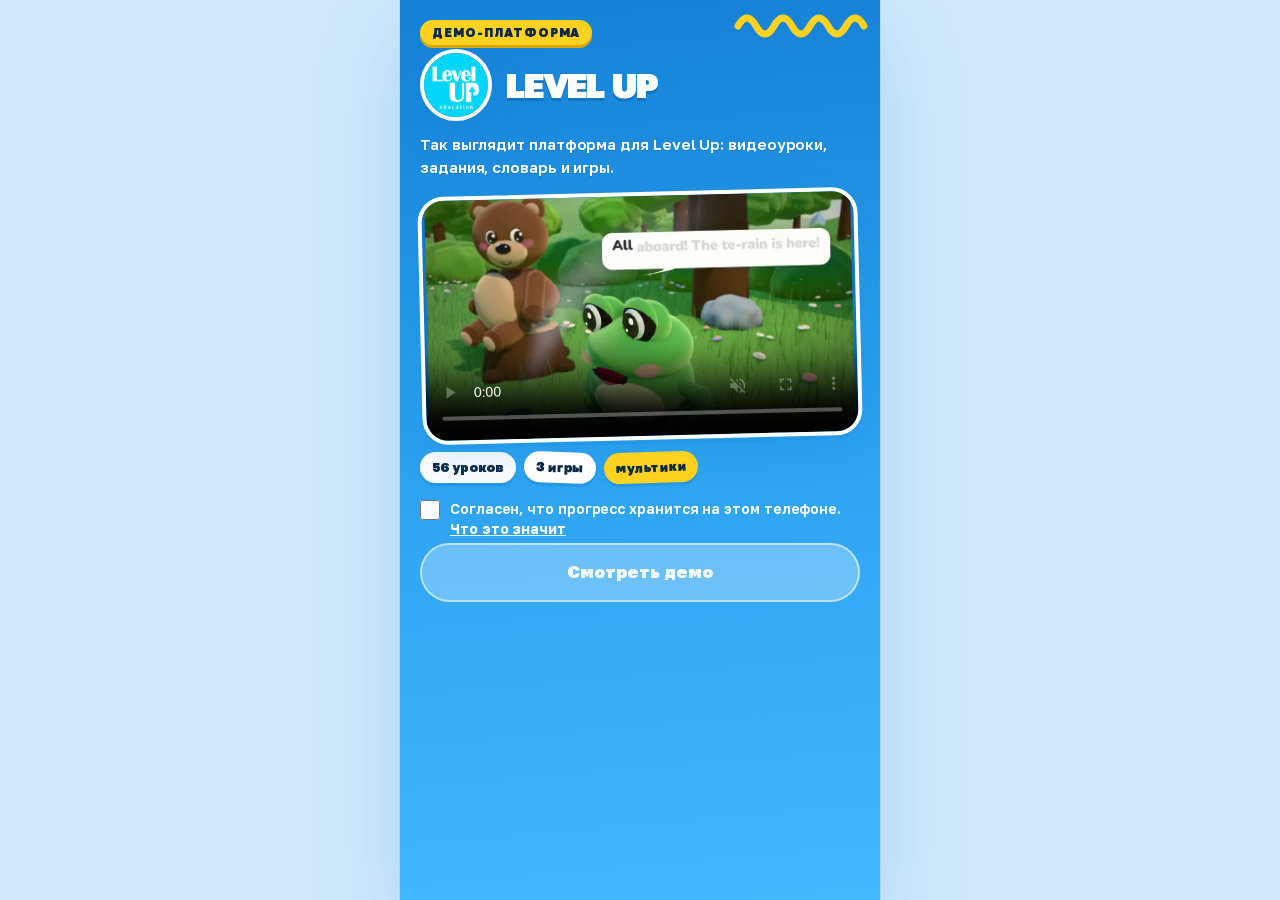
==== commit 11454972: "витрина: полный редизайн под бренд Level Up (палитра, обложки, стикеры, игры, логотип) Co-Authored-B" ====
--- a/index.html
+++ b/index.html
@@ -3,7 +3,7 @@
 <head>
 <meta charset="UTF-8">
 <meta name="viewport" content="width=device-width,initial-scale=1,viewport-fit=cover">
-<meta name="theme-color" content="#0B7FA8">
+<meta name="theme-color" content="#1480D6">
 <meta name="description" content="Level Up · платформа между занятиями: видеоуроки, задания, словарь и игры.">
 <title>Level Up · платформа</title>
 <link rel="icon" href="assets/brand-logo.svg" type="image/svg+xml">
--- a/app/brand.css
+++ b/app/brand.css
@@ -1,7 +1,7 @@
 /* Витрина · бренд школы. Единственный CSS под лида: ОДИН токен --brand,
    всё остальное считается от него. style.css не трогать. */
 :root{
-  --brand:#0B7FA8;
+  --brand:#1480D6;
   --navy:var(--brand);
   --on-navy:#FFFFFF;
   --navy-deep:color-mix(in srgb,var(--brand) 62%,#050b14);
@@ -63,3 +63,102 @@
   box-shadow:var(--sh-2);white-space:nowrap}
 .cta-float svg{width:20px;height:20px}
 body:has(.tabs.off) .cta-float{display:none}
+
+/* Level Up · тема. Снята с их Instagram и сайта: небесно-синий и жёлтый, градиентные поля,
+   жёлтые волны, белые стикеры-дудлы, жирный Golos вместо Cuprum (CDN нельзя), логотип-кружок.
+   Структура экранов общая; здесь меняется всё, что видно. */
+:root,:root:not([data-theme="light"]),:root[data-theme="dark"]{
+  color-scheme:light;
+  --blue:#1480D6; --sky:#43B8FF; --yellow:#FFD21F; --yellow-d:#D9A900; --cyan:#00DBFC;
+  --field:#CFE9FB; --bg:#F2F9FF; --card:#FFFFFF; --ink:#0B2A4A; --muted:#55718F;
+  --faint:#9DB7D1; --line:#D5E7F7; --track:#D5E7F7;
+  --navy:#0F76C9; --on-navy:#FFFFFF; --navy-deep:#0A5FA8;
+  --accent:#F5B800; --accent-soft:#FFF3BF; --ok:#12915B; --ok-soft:#DDF5EA;
+  --tab-bg:rgba(255,255,255,.96);
+  --r-card:26px; --r-chip:18px;
+  --sh-1:0 3px 0 rgba(20,128,214,.10), 0 12px 26px rgba(20,128,214,.10);
+  --sh-2:0 4px 0 rgba(20,128,214,.14), 0 18px 38px rgba(20,128,214,.16);
+}
+body{letter-spacing:-.005em}
+h1,h2{font-weight:900}
+.app{box-shadow:0 0 0 1px rgba(20,128,214,.10),0 30px 80px rgba(20,128,214,.18)}
+
+/* Кнопки: жёлтые с «бортиком», как наклейки */
+.btn{background:var(--yellow);color:var(--ink);font-weight:900;letter-spacing:0;
+  box-shadow:0 4px 0 var(--yellow-d),0 12px 22px rgba(217,169,0,.28)}
+.btn:active{transform:translateY(3px);box-shadow:0 1px 0 var(--yellow-d)}
+.btn[disabled]{opacity:.5;box-shadow:0 4px 0 var(--yellow-d)}
+.btn.ghost{background:transparent;color:var(--navy);box-shadow:inset 0 0 0 2px var(--line)}
+.btn.quiet{background:var(--card);color:var(--ink);box-shadow:var(--sh-1)}
+.dock .btn.ghost{background:var(--card)}
+
+/* Списки, метки, прогресс */
+.mark,.smark{background:#E6F3FF;color:var(--navy)}
+.mark.on{background:var(--navy)}
+.mark.done,.smark.done{background:var(--ok-soft);color:var(--ok)}
+.item{border:2px solid #fff}
+.bar{height:10px}.bar i{background:linear-gradient(90deg,var(--sky),var(--yellow))}
+.steps i{height:6px}.steps i.on{background:var(--yellow)}
+.sgrp{color:var(--navy)}
+.summary .big{color:var(--navy);font-weight:900}
+.ccard .pct{color:var(--navy);font-weight:900}
+.chip{box-shadow:none;background:#E6F3FF}
+.chip.accent{background:var(--accent-soft);color:#8A6300}
+.tab.on{color:var(--navy)}
+.tabs{border-top:3px solid var(--yellow);box-shadow:none}
+
+/* Обложки: рисованные сцены на градиенте; без тёмной вуали, текст по цвету поля */
+.hero,.cover,.ccard .pic{background:var(--sky)}
+.hero img:not(.brand),.cover img:not(.brand),.ccard .pic img{mix-blend-mode:normal;opacity:1}
+.hero::after,.cover::after,.ccard .pic::after{background:none}
+.hero .brand{height:46px;top:calc(22px + env(safe-area-inset-top))}
+.hero .lang{background:rgba(255,255,255,.92)}
+.hero .lang button{color:var(--muted)}
+.hero .lang button.on{background:var(--navy);color:#fff}
+.ava.logo{background:var(--cyan);border:5px solid #fff;box-shadow:var(--sh-2)}
+.who h2{font-size:24px;text-transform:uppercase;letter-spacing:-.02em;color:var(--ink)}
+.sect{text-transform:uppercase;letter-spacing:-.01em;font-size:18px;position:relative;padding-bottom:12px}
+.sect::after{content:'';position:absolute;left:0;bottom:0;width:64px;height:10px;
+  background:url("data:image/svg+xml,%3Csvg xmlns='http://www.w3.org/2000/svg' viewBox='0 0 64 10'%3E%3Cpath d='M2 6 q8 -8 15 0 t15 0 t15 0 t15 0' fill='none' stroke='%23FFD21F' stroke-width='4' stroke-linecap='round'/%3E%3C/svg%3E") no-repeat}
+.ccard,.cover{border:3px solid #fff;box-shadow:var(--sh-2)}
+.ccard .code,.cover .code{background:#fff;color:var(--navy);font-weight:900}
+.ccard .pic b,.cover h2{color:#fff;font-weight:900;text-shadow:0 3px 0 rgba(10,95,168,.45)}
+.ccard .pic i,.cover p{color:#fff;font-weight:700}
+.ccard[data-lv="elementary"] .pic b,.cover[data-lv="elementary"] h2,
+.ccard[data-lv="intermediate"] .pic b,.cover[data-lv="intermediate"] h2{color:var(--ink);text-shadow:0 3px 0 rgba(255,255,255,.7)}
+.ccard[data-lv="elementary"] .pic i,.cover[data-lv="elementary"] p,
+.ccard[data-lv="intermediate"] .pic i,.cover[data-lv="intermediate"] p{color:var(--ink)}
+.ccard[data-lv="elementary"] .code,.ccard[data-lv="intermediate"] .code,
+.cover[data-lv="elementary"] .code,.cover[data-lv="intermediate"] .code{background:var(--ink);color:#fff}
+.cover .swap{color:var(--ink);opacity:.7}
+.cover .brand{height:40px;opacity:1}
+
+/* Старт: цветное поле как у их постов, видео — наклейка */
+body:has(.start) .app{background:linear-gradient(175deg,#1480D6 0%,#2FA5F2 55%,#43B8FF 100%)}
+.start .btn[disabled]{opacity:1;background:rgba(255,255,255,.28);color:rgba(255,255,255,.9);box-shadow:inset 0 0 0 2px rgba(255,255,255,.55)}
+.view{overflow-x:clip}
+.start{padding-top:6px;position:relative}
+.start::before{content:'';position:absolute;right:-24px;top:-6px;width:150px;height:30px;
+  background:url("data:image/svg+xml,%3Csvg xmlns='http://www.w3.org/2000/svg' viewBox='0 0 150 30'%3E%3Cpath d='M4 18 q9 -16 18 0 t18 0 t18 0 t18 0 t18 0 t18 0 t18 0' fill='none' stroke='%23FFD21F' stroke-width='7' stroke-linecap='round'/%3E%3C/svg%3E") no-repeat}
+.demo-tag{background:var(--yellow);color:var(--ink);font-weight:900;transform:rotate(-3deg);box-shadow:0 3px 0 var(--yellow-d)}
+.start-head{margin:6px 0 12px}
+.start .logo-badge{width:72px;height:72px;border-radius:50%;border:4px solid #fff;box-shadow:var(--sh-2)}
+.start-head h1{color:#fff;text-transform:uppercase;font-weight:900;font-size:34px;text-shadow:0 3px 0 rgba(10,95,168,.5)}
+.start .sub{color:#fff;font-weight:600;text-shadow:0 1px 0 rgba(10,95,168,.35)}
+.start-video{border:5px solid #fff;border-radius:26px;transform:rotate(-1.4deg);box-shadow:0 6px 0 rgba(10,95,168,.25),0 18px 30px rgba(10,60,120,.25)}
+.chips-row span{background:#fff;color:var(--ink);font-weight:900;box-shadow:0 3px 0 rgba(10,95,168,.2)}
+.chips-row span:nth-child(2){transform:rotate(2deg)}
+.chips-row span:nth-child(3){background:var(--yellow);transform:rotate(-2deg)}
+.agree{color:#fff;font-weight:600}.agree b{color:#fff}
+.agree input{accent-color:var(--yellow)}
+
+/* Заглушки и карточки продаж */
+.teaser-card,.upsell-card{border:2px solid #fff;background:linear-gradient(180deg,#fff,#F2F9FF)}
+.teaser-card .playring{background:var(--yellow);box-shadow:0 4px 0 var(--yellow-d)}
+.teaser-card .playring svg{fill:var(--ink)}
+.upsell-card .kick{color:var(--navy)}
+.frame{border:4px solid #fff;box-shadow:var(--sh-2)}
+
+/* Одна кнопка связи */
+.cta-float a{background:var(--yellow);color:var(--ink);font-weight:900;
+  box-shadow:0 4px 0 var(--yellow-d),0 12px 24px rgba(10,60,120,.25)}
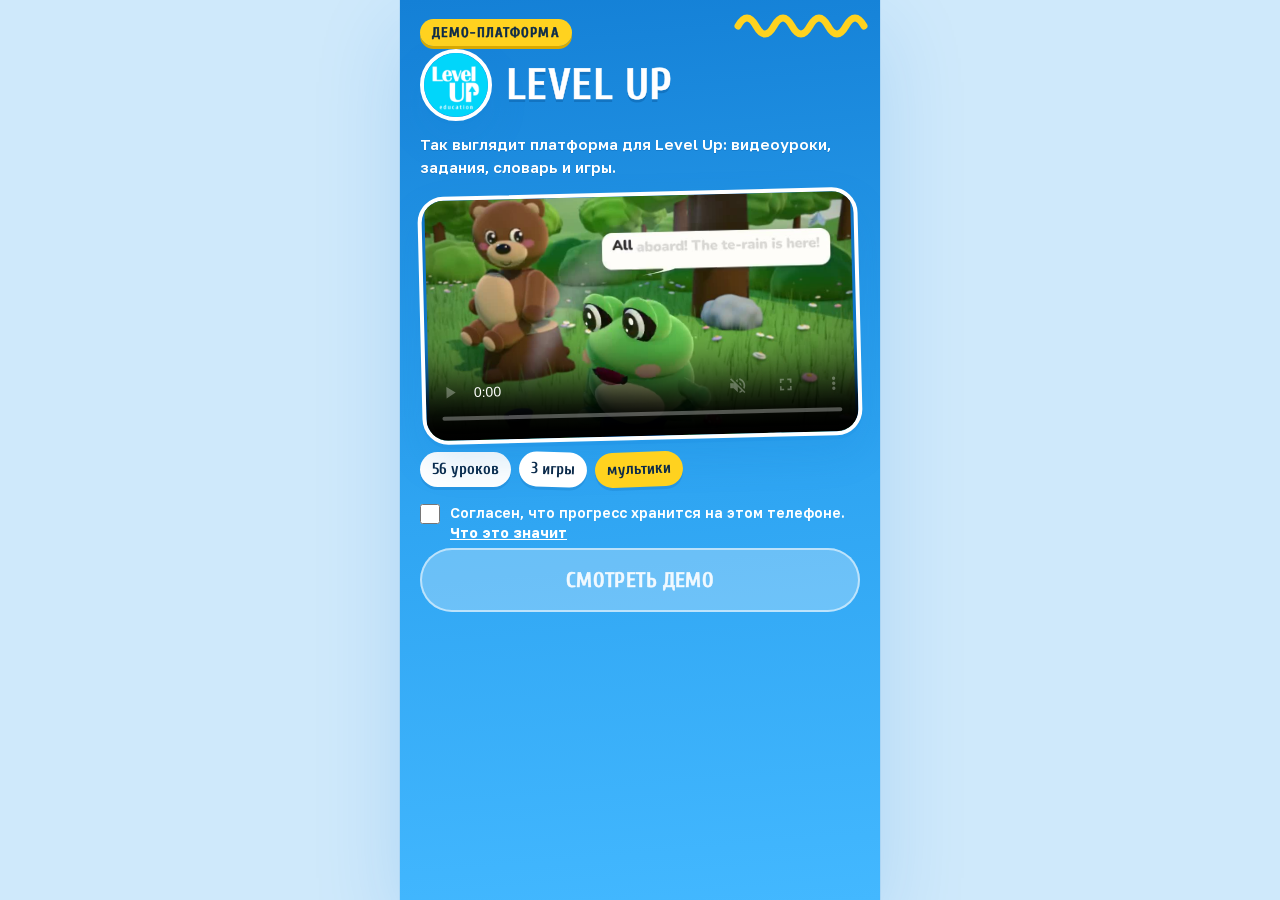
==== commit 59cb6fa4: "витрина: «Хочу так же» ведёт к Элжану и следует языку; рабочая тёмная тема; Cuprum; персонаж на обло" ====
--- a/index.html
+++ b/index.html
@@ -6,7 +6,7 @@
 <meta name="theme-color" content="#1480D6">
 <meta name="description" content="Level Up · платформа между занятиями: видеоуроки, задания, словарь и игры.">
 <title>Level Up · платформа</title>
-<link rel="icon" href="assets/brand-logo.svg" type="image/svg+xml">
+<link rel="icon" href="assets/brand-logo.png">
 <link rel="manifest" href="manifest.json">
 <link rel="stylesheet" href="app/style.css">
 <link rel="stylesheet" href="app/brand.css">
@@ -26,15 +26,14 @@
   <script src="app/words_bridge.js"></script>
   <script src="app/app.js"></script>
   <script>
-    /* Кнопка связи из конфига: WhatsApp с готовым текстом, иначе Instagram. */
-    (function () {
-      var B = window.BRAND || {};
-      var a = document.getElementById('cta-link');
+    /* Кнопка связи: подпись и ссылка пересчитываются при смене языка (route() зовёт syncCta). */
+    window.syncCta = function () {
+      var a = document.getElementById('cta-link'), B = window.BRAND || {};
+      if (!a) return;
       document.getElementById('cta-label').textContent = bt('wantSame');
-      if (B.whatsapp) a.href = 'https://wa.me/' + B.whatsapp + '?text=' + encodeURIComponent(B.waText || '');
-      else if (B.instagram) a.href = B.instagram;
-      else document.getElementById('cta').style.display = 'none';
-    })();
+      if (B.whatsapp || B.instagram) a.href = waHref(); else document.getElementById('cta').style.display = 'none';
+    };
+    syncCta();
     var secure = location.protocol === 'https:' ||
                  location.hostname === 'localhost' || location.hostname === '127.0.0.1';
     if ('serviceWorker' in navigator && secure) {
--- a/app/style.css
+++ b/app/style.css
@@ -151,7 +151,7 @@
 .btn[disabled]{opacity:.32;box-shadow:none;pointer-events:none}
 .btn.ghost{background:transparent;color:var(--navy);box-shadow:inset 0 0 0 1.5px var(--line)}
 .btn.quiet{background:var(--card);color:var(--ink);box-shadow:var(--sh-1)}
-.btn.danger{background:transparent;color:var(--accent);box-shadow:inset 0 0 0 1.5px rgba(179,25,66,.25)}
+.btn.danger{background:transparent;color:var(--danger,var(--accent));box-shadow:inset 0 0 0 1.5px rgba(179,25,66,.25)}
 .dock{position:sticky;bottom:0;padding:14px 0 calc(6px + env(safe-area-inset-bottom));
       background:linear-gradient(180deg,transparent,var(--bg) 22%)}
 
--- a/app/brand.css
+++ b/app/brand.css
@@ -65,100 +65,141 @@
 body:has(.tabs.off) .cta-float{display:none}
 
 /* Level Up · тема. Снята с их Instagram и сайта: небесно-синий и жёлтый, градиентные поля,
-   жёлтые волны, белые стикеры-дудлы, жирный Golos вместо Cuprum (CDN нельзя), логотип-кружок.
-   Структура экранов общая; здесь меняется всё, что видно. */
-:root,:root:not([data-theme="light"]),:root[data-theme="dark"]{
+   жёлтые волны, белые стикеры-дудлы, Cuprum (их шрифт с сайта, лежит в assets/fonts), логотип-кружок.
+   Структура экранов общая; здесь меняется всё, что видно. Светлая и тёмная темы — обе настоящие. */
+@font-face{font-family:'Cuprum';font-weight:400;font-display:swap;src:url('../assets/fonts/Cuprum-400.ttf') format('truetype')}
+@font-face{font-family:'Cuprum';font-weight:700;font-display:swap;src:url('../assets/fonts/Cuprum-700.ttf') format('truetype')}
+
+:root{
   color-scheme:light;
-  --blue:#1480D6; --sky:#43B8FF; --yellow:#FFD21F; --yellow-d:#D9A900; --cyan:#00DBFC;
+  --sky:#43B8FF; --yellow:#FFD21F; --yellow-d:#D9A900; --cyan:#00DBFC;
   --field:#CFE9FB; --bg:#F2F9FF; --card:#FFFFFF; --ink:#0B2A4A; --muted:#55718F;
-  --faint:#9DB7D1; --line:#D5E7F7; --track:#D5E7F7;
+  --faint:#9DB7D1; --line:#D5E7F7; --track:#D5E7F7; --soft:#E6F3FF; --edge:#FFFFFF;
   --navy:#0F76C9; --on-navy:#FFFFFF; --navy-deep:#0A5FA8;
-  --accent:#F5B800; --accent-soft:#FFF3BF; --ok:#12915B; --ok-soft:#DDF5EA;
+  --danger:#E5385B; --accent:#F5B800; --accent-soft:#FFF3BF; --accent-ink:#8A6300; --ok:#12915B; --ok-soft:#DDF5EA;
   --tab-bg:rgba(255,255,255,.96);
   --r-card:26px; --r-chip:18px;
   --sh-1:0 3px 0 rgba(20,128,214,.10), 0 12px 26px rgba(20,128,214,.10);
   --sh-2:0 4px 0 rgba(20,128,214,.14), 0 18px 38px rgba(20,128,214,.16);
-}
-body{letter-spacing:-.005em}
-h1,h2{font-weight:900}
+  --head:'Cuprum','Golos Text',sans-serif;
+}
+@media (prefers-color-scheme:dark){
+  :root:not([data-theme="light"]){
+    color-scheme:dark;
+    --field:#04121F; --bg:#0A2038; --card:#103156; --ink:#EAF6FF; --muted:#9CC0E0;
+    --faint:#5F85A8; --line:#1D4673; --track:#1D4673; --soft:#17406B; --edge:#1D4673;
+    --navy:#5CC3FF; --on-navy:#06192C; --navy-deep:#0A5FA8;
+    --danger:#FF7A93; --accent:#FFD21F; --accent-soft:#3B3410; --accent-ink:#FFE766; --ok:#4BD39A; --ok-soft:#10382C;
+    --tab-bg:rgba(10,32,56,.96);
+    --sh-1:0 3px 0 rgba(0,0,0,.25), 0 12px 26px rgba(0,0,0,.28);
+    --sh-2:0 4px 0 rgba(0,0,0,.3), 0 18px 38px rgba(0,0,0,.4);
+  }
+}
+:root[data-theme="dark"]{
+  color-scheme:dark;
+  --field:#04121F; --bg:#0A2038; --card:#103156; --ink:#EAF6FF; --muted:#9CC0E0;
+  --faint:#5F85A8; --line:#1D4673; --track:#1D4673; --soft:#17406B; --edge:#1D4673;
+  --navy:#5CC3FF; --on-navy:#06192C; --navy-deep:#0A5FA8;
+  --danger:#FF7A93; --accent:#FFD21F; --accent-soft:#3B3410; --accent-ink:#FFE766; --ok:#4BD39A; --ok-soft:#10382C;
+  --tab-bg:rgba(10,32,56,.96);
+  --sh-1:0 3px 0 rgba(0,0,0,.25), 0 12px 26px rgba(0,0,0,.28);
+  --sh-2:0 4px 0 rgba(0,0,0,.3), 0 18px 38px rgba(0,0,0,.4);
+}
+body{letter-spacing:0}
+h1,h2,h3,.sect,.btn,.chip,.tab,.code,.demo-tag,.kick,.sgrp,.ccard .pic b,.cover h2,.mark,.pct,.big{font-family:var(--head);-webkit-text-stroke:.5px currentColor}
+h1{font-size:34px;line-height:1.05;font-weight:700;letter-spacing:.01em}
+.head h1,.start-head h1{text-transform:uppercase}
+h2{font-weight:700;letter-spacing:.01em}
 .app{box-shadow:0 0 0 1px rgba(20,128,214,.10),0 30px 80px rgba(20,128,214,.18)}
 
 /* Кнопки: жёлтые с «бортиком», как наклейки */
-.btn{background:var(--yellow);color:var(--ink);font-weight:900;letter-spacing:0;
+.btn{background:var(--yellow);color:#0B2A4A;font-weight:700;font-size:21px;letter-spacing:.02em;text-transform:uppercase;
   box-shadow:0 4px 0 var(--yellow-d),0 12px 22px rgba(217,169,0,.28)}
 .btn:active{transform:translateY(3px);box-shadow:0 1px 0 var(--yellow-d)}
 .btn[disabled]{opacity:.5;box-shadow:0 4px 0 var(--yellow-d)}
 .btn.ghost{background:transparent;color:var(--navy);box-shadow:inset 0 0 0 2px var(--line)}
 .btn.quiet{background:var(--card);color:var(--ink);box-shadow:var(--sh-1)}
+.btn.danger{color:#F0476B}
 .dock .btn.ghost{background:var(--card)}
 
-/* Списки, метки, прогресс */
-.mark,.smark{background:#E6F3FF;color:var(--navy)}
-.mark.on{background:var(--navy)}
+/* Списки: номера — круглые «наклейки», карточки с бортом цвета фона */
+.item,.card,.summary,.teaser-card,.upsell-card{border:2px solid var(--edge)}
+.mark{border-radius:50%;background:var(--soft);color:var(--navy);font-family:var(--head);font-size:24px;font-weight:700}
+.smark{border-radius:50%;background:var(--soft);color:var(--navy)}
+.mark.on{background:var(--yellow);color:#0B2A4A}
 .mark.done,.smark.done{background:var(--ok-soft);color:var(--ok)}
-.item{border:2px solid #fff}
-.bar{height:10px}.bar i{background:linear-gradient(90deg,var(--sky),var(--yellow))}
-.steps i{height:6px}.steps i.on{background:var(--yellow)}
-.sgrp{color:var(--navy)}
-.summary .big{color:var(--navy);font-weight:900}
-.ccard .pct{color:var(--navy);font-weight:900}
-.chip{box-shadow:none;background:#E6F3FF}
-.chip.accent{background:var(--accent-soft);color:#8A6300}
-.tab.on{color:var(--navy)}
+.item.on{box-shadow:0 0 0 3px var(--yellow),var(--sh-2)}
+.bar{height:12px}.bar i{background:linear-gradient(90deg,var(--sky),var(--yellow))}
+.steps i{height:7px}.steps i.on{background:var(--yellow)}
+.sgrp{color:var(--navy);font-size:15px;letter-spacing:.08em}
+.summary .big{color:var(--navy);font-family:var(--head);font-size:46px;font-weight:700}
+.ccard .pct{color:var(--navy);font-family:var(--head);font-size:24px;font-weight:700}
+.chip{box-shadow:none;background:var(--soft);color:var(--navy)}
+.chip.accent{background:var(--accent-soft);color:var(--accent-ink)}
+.step b{font-weight:800}
+
+/* Нижние вкладки: активная — жёлтая таблетка под иконкой */
 .tabs{border-top:3px solid var(--yellow);box-shadow:none}
-
-/* Обложки: рисованные сцены на градиенте; без тёмной вуали, текст по цвету поля */
+.tab{font-family:var(--head);font-size:13px;font-weight:700;letter-spacing:.04em;text-transform:uppercase}
+.tab svg{width:52px;height:30px;padding:3px 14px;border-radius:999px;box-sizing:border-box;transition:background .2s}
+.tab.on{color:var(--ink)}
+.tab.on svg{background:var(--yellow);color:#0B2A4A}
+
+/* Обложки: рисованные сцены на градиенте; без вуали, текст по цвету поля */
 .hero,.cover,.ccard .pic{background:var(--sky)}
 .hero img:not(.brand),.cover img:not(.brand),.ccard .pic img{mix-blend-mode:normal;opacity:1}
 .hero::after,.cover::after,.ccard .pic::after{background:none}
-.hero .brand{height:46px;top:calc(22px + env(safe-area-inset-top))}
-.hero .lang{background:rgba(255,255,255,.92)}
-.hero .lang button{color:var(--muted)}
-.hero .lang button.on{background:var(--navy);color:#fff}
-.ava.logo{background:var(--cyan);border:5px solid #fff;box-shadow:var(--sh-2)}
-.who h2{font-size:24px;text-transform:uppercase;letter-spacing:-.02em;color:var(--ink)}
-.sect{text-transform:uppercase;letter-spacing:-.01em;font-size:18px;position:relative;padding-bottom:12px}
+.hero .brand{display:none}
+.hero .lang{background:rgba(255,255,255,.94)}
+.hero .lang button{color:#55718F;font-family:var(--head);font-size:15px}
+.hero .lang button.on{background:#0F76C9;color:#fff}
+.ava.logo{background:var(--cyan);border:5px solid var(--bg);box-shadow:var(--sh-2)}
+.who h2{font-size:34px;text-transform:uppercase;letter-spacing:.02em;color:var(--ink)}
+.sect{text-transform:uppercase;letter-spacing:.03em;font-size:26px;position:relative;padding-bottom:14px}
 .sect::after{content:'';position:absolute;left:0;bottom:0;width:64px;height:10px;
   background:url("data:image/svg+xml,%3Csvg xmlns='http://www.w3.org/2000/svg' viewBox='0 0 64 10'%3E%3Cpath d='M2 6 q8 -8 15 0 t15 0 t15 0 t15 0' fill='none' stroke='%23FFD21F' stroke-width='4' stroke-linecap='round'/%3E%3C/svg%3E") no-repeat}
-.ccard,.cover{border:3px solid #fff;box-shadow:var(--sh-2)}
-.ccard .code,.cover .code{background:#fff;color:var(--navy);font-weight:900}
-.ccard .pic b,.cover h2{color:#fff;font-weight:900;text-shadow:0 3px 0 rgba(10,95,168,.45)}
-.ccard .pic i,.cover p{color:#fff;font-weight:700}
+.ccard,.cover{border:3px solid var(--edge);box-shadow:var(--sh-2)}
+.ccard .code,.cover .code{background:#fff;color:#0F76C9;font-weight:700;font-size:15px}
+.ccard .pic b,.cover h2{color:#fff;font-family:var(--head);font-weight:700;letter-spacing:.02em;text-shadow:0 3px 0 rgba(10,95,168,.45)}
+.ccard .pic b{font-size:clamp(34px,10.5vw,46px)}
+.ccard .pic b.long{font-size:clamp(28px,8.4vw,38px)}
+.ccard .pic i,.cover p{color:#fff;font-weight:700;font-style:normal}
 .ccard[data-lv="elementary"] .pic b,.cover[data-lv="elementary"] h2,
-.ccard[data-lv="intermediate"] .pic b,.cover[data-lv="intermediate"] h2{color:var(--ink);text-shadow:0 3px 0 rgba(255,255,255,.7)}
+.ccard[data-lv="intermediate"] .pic b,.cover[data-lv="intermediate"] h2{color:#0B2A4A;text-shadow:0 3px 0 rgba(255,255,255,.7)}
 .ccard[data-lv="elementary"] .pic i,.cover[data-lv="elementary"] p,
-.ccard[data-lv="intermediate"] .pic i,.cover[data-lv="intermediate"] p{color:var(--ink)}
+.ccard[data-lv="intermediate"] .pic i,.cover[data-lv="intermediate"] p{color:#0B2A4A}
 .ccard[data-lv="elementary"] .code,.ccard[data-lv="intermediate"] .code,
-.cover[data-lv="elementary"] .code,.cover[data-lv="intermediate"] .code{background:var(--ink);color:#fff}
-.cover .swap{color:var(--ink);opacity:.7}
-.cover .brand{height:40px;opacity:1}
+.cover[data-lv="elementary"] .code,.cover[data-lv="intermediate"] .code{background:#0B2A4A;color:#fff}
+.cover .swap{color:#0B2A4A;opacity:.7}
+.cover .brand{height:44px;opacity:1}
 
 /* Старт: цветное поле как у их постов, видео — наклейка */
 body:has(.start) .app{background:linear-gradient(175deg,#1480D6 0%,#2FA5F2 55%,#43B8FF 100%)}
-.start .btn[disabled]{opacity:1;background:rgba(255,255,255,.28);color:rgba(255,255,255,.9);box-shadow:inset 0 0 0 2px rgba(255,255,255,.55)}
-.view{overflow-x:clip}
-.start{padding-top:6px;position:relative}
+.start{padding-top:6px;position:relative;color-scheme:light}
 .start::before{content:'';position:absolute;right:-24px;top:-6px;width:150px;height:30px;
   background:url("data:image/svg+xml,%3Csvg xmlns='http://www.w3.org/2000/svg' viewBox='0 0 150 30'%3E%3Cpath d='M4 18 q9 -16 18 0 t18 0 t18 0 t18 0 t18 0 t18 0 t18 0' fill='none' stroke='%23FFD21F' stroke-width='7' stroke-linecap='round'/%3E%3C/svg%3E") no-repeat}
-.demo-tag{background:var(--yellow);color:var(--ink);font-weight:900;transform:rotate(-3deg);box-shadow:0 3px 0 var(--yellow-d)}
+.demo-tag{background:var(--yellow);color:#0B2A4A;font-weight:700;font-size:14px;transform:rotate(-3deg);box-shadow:0 3px 0 var(--yellow-d)}
 .start-head{margin:6px 0 12px}
 .start .logo-badge{width:72px;height:72px;border-radius:50%;border:4px solid #fff;box-shadow:var(--sh-2)}
-.start-head h1{color:#fff;text-transform:uppercase;font-weight:900;font-size:34px;text-shadow:0 3px 0 rgba(10,95,168,.5)}
+.start-head h1{color:#fff;font-size:44px;text-shadow:0 3px 0 rgba(10,95,168,.5)}
 .start .sub{color:#fff;font-weight:600;text-shadow:0 1px 0 rgba(10,95,168,.35)}
 .start-video{border:5px solid #fff;border-radius:26px;transform:rotate(-1.4deg);box-shadow:0 6px 0 rgba(10,95,168,.25),0 18px 30px rgba(10,60,120,.25)}
-.chips-row span{background:#fff;color:var(--ink);font-weight:900;box-shadow:0 3px 0 rgba(10,95,168,.2)}
+.chips-row span{background:#fff;color:#0B2A4A;font-family:var(--head);font-size:16px;font-weight:700;box-shadow:0 3px 0 rgba(10,95,168,.2)}
 .chips-row span:nth-child(2){transform:rotate(2deg)}
 .chips-row span:nth-child(3){background:var(--yellow);transform:rotate(-2deg)}
 .agree{color:#fff;font-weight:600}.agree b{color:#fff}
 .agree input{accent-color:var(--yellow)}
+.start .btn[disabled]{opacity:1;background:rgba(255,255,255,.28);color:rgba(255,255,255,.9);box-shadow:inset 0 0 0 2px rgba(255,255,255,.55)}
+.view{overflow-x:clip}
+.view:not(.plain){padding-bottom:calc(var(--tab-h) + 84px + env(safe-area-inset-bottom))}
 
 /* Заглушки и карточки продаж */
-.teaser-card,.upsell-card{border:2px solid #fff;background:linear-gradient(180deg,#fff,#F2F9FF)}
+.teaser-card,.upsell-card{background:var(--card)}
 .teaser-card .playring{background:var(--yellow);box-shadow:0 4px 0 var(--yellow-d)}
-.teaser-card .playring svg{fill:var(--ink)}
-.upsell-card .kick{color:var(--navy)}
-.frame{border:4px solid #fff;box-shadow:var(--sh-2)}
+.teaser-card .playring svg{fill:#0B2A4A}
+.upsell-card .kick{color:var(--navy);font-size:15px;letter-spacing:.08em}
+.frame{border:4px solid var(--edge);box-shadow:var(--sh-2)}
 
 /* Одна кнопка связи */
-.cta-float a{background:var(--yellow);color:var(--ink);font-weight:900;
-  box-shadow:0 4px 0 var(--yellow-d),0 12px 24px rgba(10,60,120,.25)}
+.cta-float a{background:var(--yellow);color:#0B2A4A;font-family:var(--head);font-weight:700;font-size:18px;letter-spacing:.03em;
+  text-transform:uppercase;box-shadow:0 4px 0 var(--yellow-d),0 12px 24px rgba(10,60,120,.25)}
